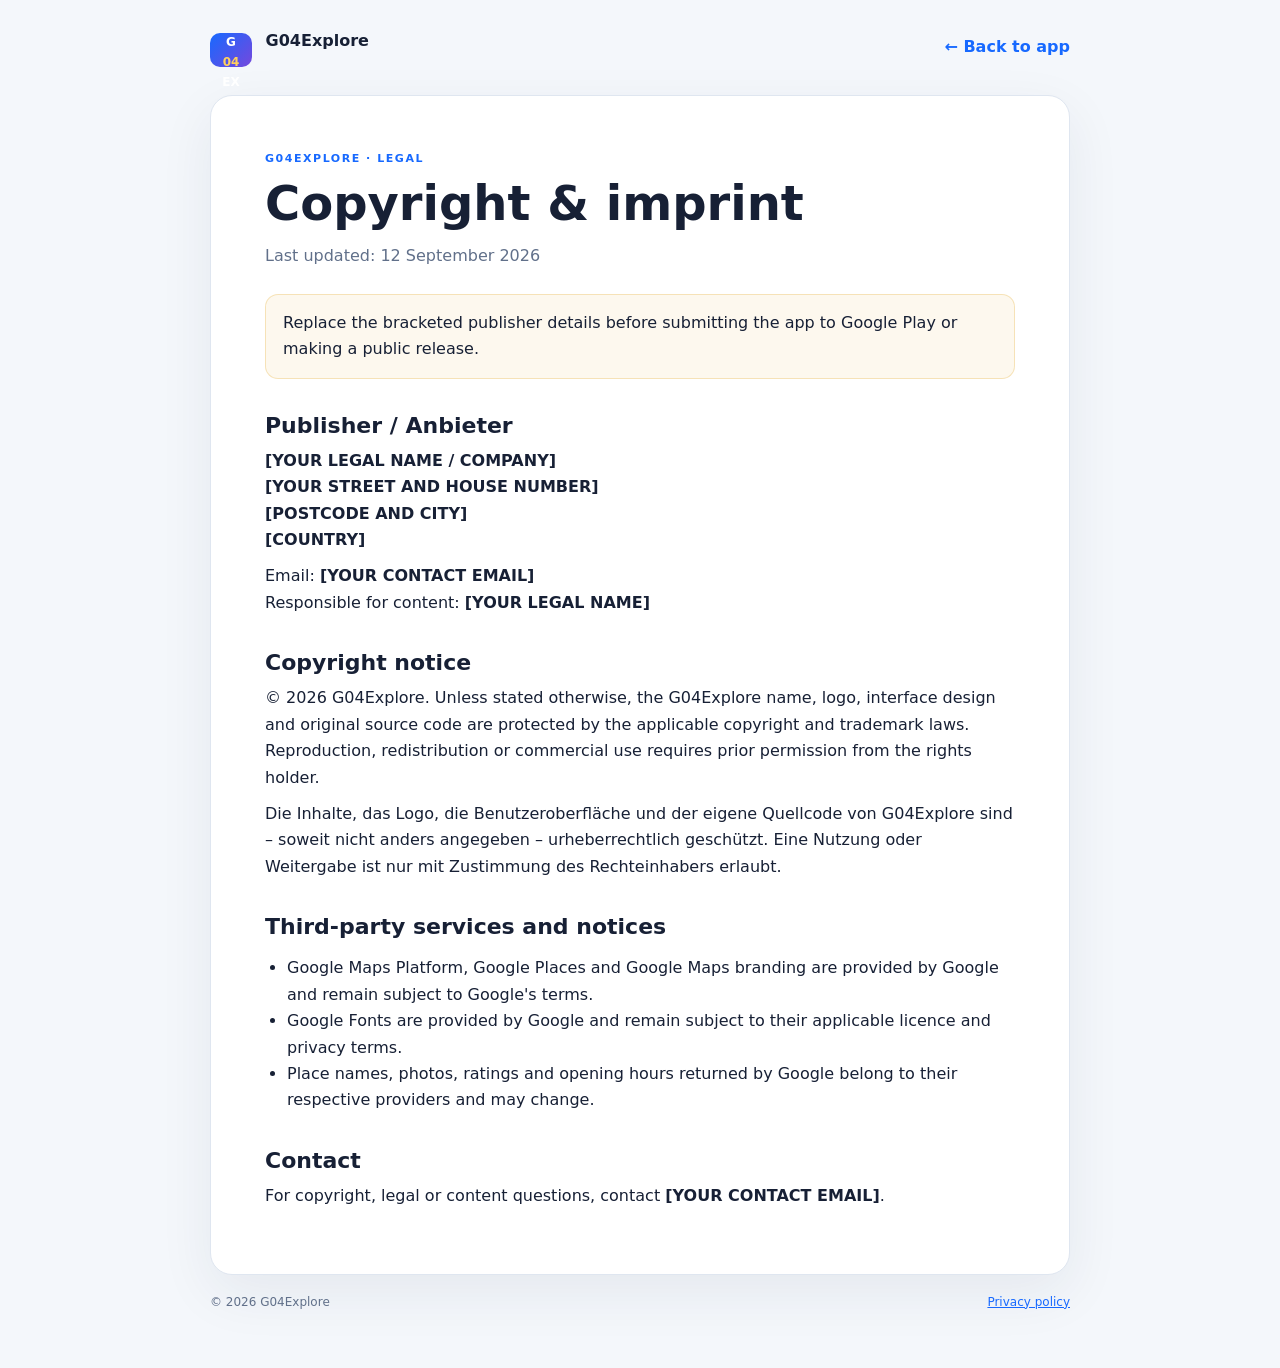
==== imprint.html @ 885189cf "Add localization, privacy, and Play Store preparation" ====
<!doctype html>
<html lang="en">
  <head>
    <meta charset="UTF-8" />
    <meta name="viewport" content="width=device-width, initial-scale=1" />
    <meta name="robots" content="index,follow" />
    <title>Copyright &amp; imprint · G04Explore</title>
    <link rel="stylesheet" href="legal.css" />
  </head>
  <body>
    <main class="legal-shell">
      <div class="legal-topbar">
        <a class="legal-brand" href="./">
          <span class="legal-brand-mark">G<span>04</span>EX</span> G04Explore
        </a>
        <a class="legal-back" href="./">← Back to app</a>
      </div>
      <article class="legal-card">
        <p class="legal-eyebrow">G04EXPLORE · LEGAL</p>
        <h1>Copyright &amp; imprint</h1>
        <p class="legal-muted">Last updated: 12 September 2026</p>

        <div class="legal-warning">
          Replace the bracketed publisher details before submitting the app to Google
          Play or making a public release.
        </div>

        <h2>Publisher / Anbieter</h2>
        <p>
          <strong>[YOUR LEGAL NAME / COMPANY]</strong><br />
          <strong>[YOUR STREET AND HOUSE NUMBER]</strong><br />
          <strong>[POSTCODE AND CITY]</strong><br />
          <strong>[COUNTRY]</strong>
        </p>
        <p>
          Email: <strong>[YOUR CONTACT EMAIL]</strong><br />
          Responsible for content: <strong>[YOUR LEGAL NAME]</strong>
        </p>

        <h2>Copyright notice</h2>
        <p>
          © 2026 G04Explore. Unless stated otherwise, the G04Explore name, logo,
          interface design and original source code are protected by the applicable
          copyright and trademark laws. Reproduction, redistribution or commercial use
          requires prior permission from the rights holder.
        </p>
        <p>
          Die Inhalte, das Logo, die Benutzeroberfläche und der eigene Quellcode von
          G04Explore sind – soweit nicht anders angegeben – urheberrechtlich geschützt.
          Eine Nutzung oder Weitergabe ist nur mit Zustimmung des Rechteinhabers erlaubt.
        </p>

        <h2>Third-party services and notices</h2>
        <ul>
          <li>Google Maps Platform, Google Places and Google Maps branding are provided by Google and remain subject to Google's terms.</li>
          <li>Google Fonts are provided by Google and remain subject to their applicable licence and privacy terms.</li>
          <li>Place names, photos, ratings and opening hours returned by Google belong to their respective providers and may change.</li>
        </ul>

        <h2>Contact</h2>
        <p>
          For copyright, legal or content questions, contact
          <strong>[YOUR CONTACT EMAIL]</strong>.
        </p>
      </article>
      <div class="legal-footer">
        <span>© 2026 G04Explore</span>
        <a href="privacy.html">Privacy policy</a>
      </div>
    </main>
  </body>
</html>
---- legal.css ----
:root {
  color-scheme: light;
  --legal-bg: #f4f7fb;
  --legal-surface: #fff;
  --legal-ink: #172035;
  --legal-muted: #61708a;
  --legal-line: #dfe6f0;
  --legal-blue: #1769ff;
}
@media (prefers-color-scheme: dark) {
  :root {
    color-scheme: dark;
    --legal-bg: #050607;
    --legal-surface: #101114;
    --legal-ink: #f4f4f5;
    --legal-muted: #a1a1aa;
    --legal-line: #27272a;
  }
}
* { box-sizing: border-box; }
body {
  margin: 0;
  background: var(--legal-bg);
  color: var(--legal-ink);
  font-family: "DM Sans", system-ui, sans-serif;
  line-height: 1.65;
}
.legal-shell {
  width: min(860px, calc(100% - 32px));
  margin: 0 auto;
  padding: 28px 0 56px;
}
.legal-topbar {
  display: flex;
  align-items: center;
  justify-content: space-between;
  gap: 20px;
  margin-bottom: 28px;
}
.legal-brand {
  color: var(--legal-ink);
  font-family: "Space Grotesk", system-ui, sans-serif;
  font-weight: 700;
  text-decoration: none;
}
.legal-brand-mark {
  display: inline-grid;
  place-items: center;
  width: 42px;
  height: 34px;
  margin-right: 8px;
  border-radius: 10px;
  background: linear-gradient(135deg, #1769ff, #7548dd);
  color: #fff;
  font-size: 12px;
}
.legal-brand-mark span { color: #ffd15c; }
.legal-back {
  color: var(--legal-blue);
  font-weight: 700;
  text-decoration: none;
}
.legal-card {
  background: var(--legal-surface);
  border: 1px solid var(--legal-line);
  border-radius: 22px;
  padding: clamp(24px, 5vw, 54px);
  box-shadow: 0 18px 55px #16274612;
}
.legal-eyebrow {
  margin: 0 0 8px;
  color: var(--legal-blue);
  font-size: 11px;
  font-weight: 800;
  letter-spacing: .14em;
}
h1, h2 { font-family: "Space Grotesk", system-ui, sans-serif; line-height: 1.15; }
h1 { margin: 0 0 12px; font-size: clamp(30px, 6vw, 48px); }
h2 { margin: 34px 0 10px; font-size: 22px; }
p { margin: 10px 0; }
ul { padding-left: 22px; }
.legal-muted { color: var(--legal-muted); }
.legal-warning {
  margin: 24px 0;
  padding: 15px 17px;
  border: 1px solid #e7b84955;
  border-radius: 13px;
  background: #e7b84918;
}
.legal-footer {
  display: flex;
  justify-content: space-between;
  gap: 16px;
  flex-wrap: wrap;
  margin-top: 18px;
  color: var(--legal-muted);
  font-size: 12px;
}
a { color: var(--legal-blue); }
@media (max-width: 520px) {
  .legal-shell { width: min(100% - 20px, 860px); padding-top: 12px; }
  .legal-topbar { align-items: flex-start; }
  .legal-card { border-radius: 16px; padding: 22px 18px; }
}
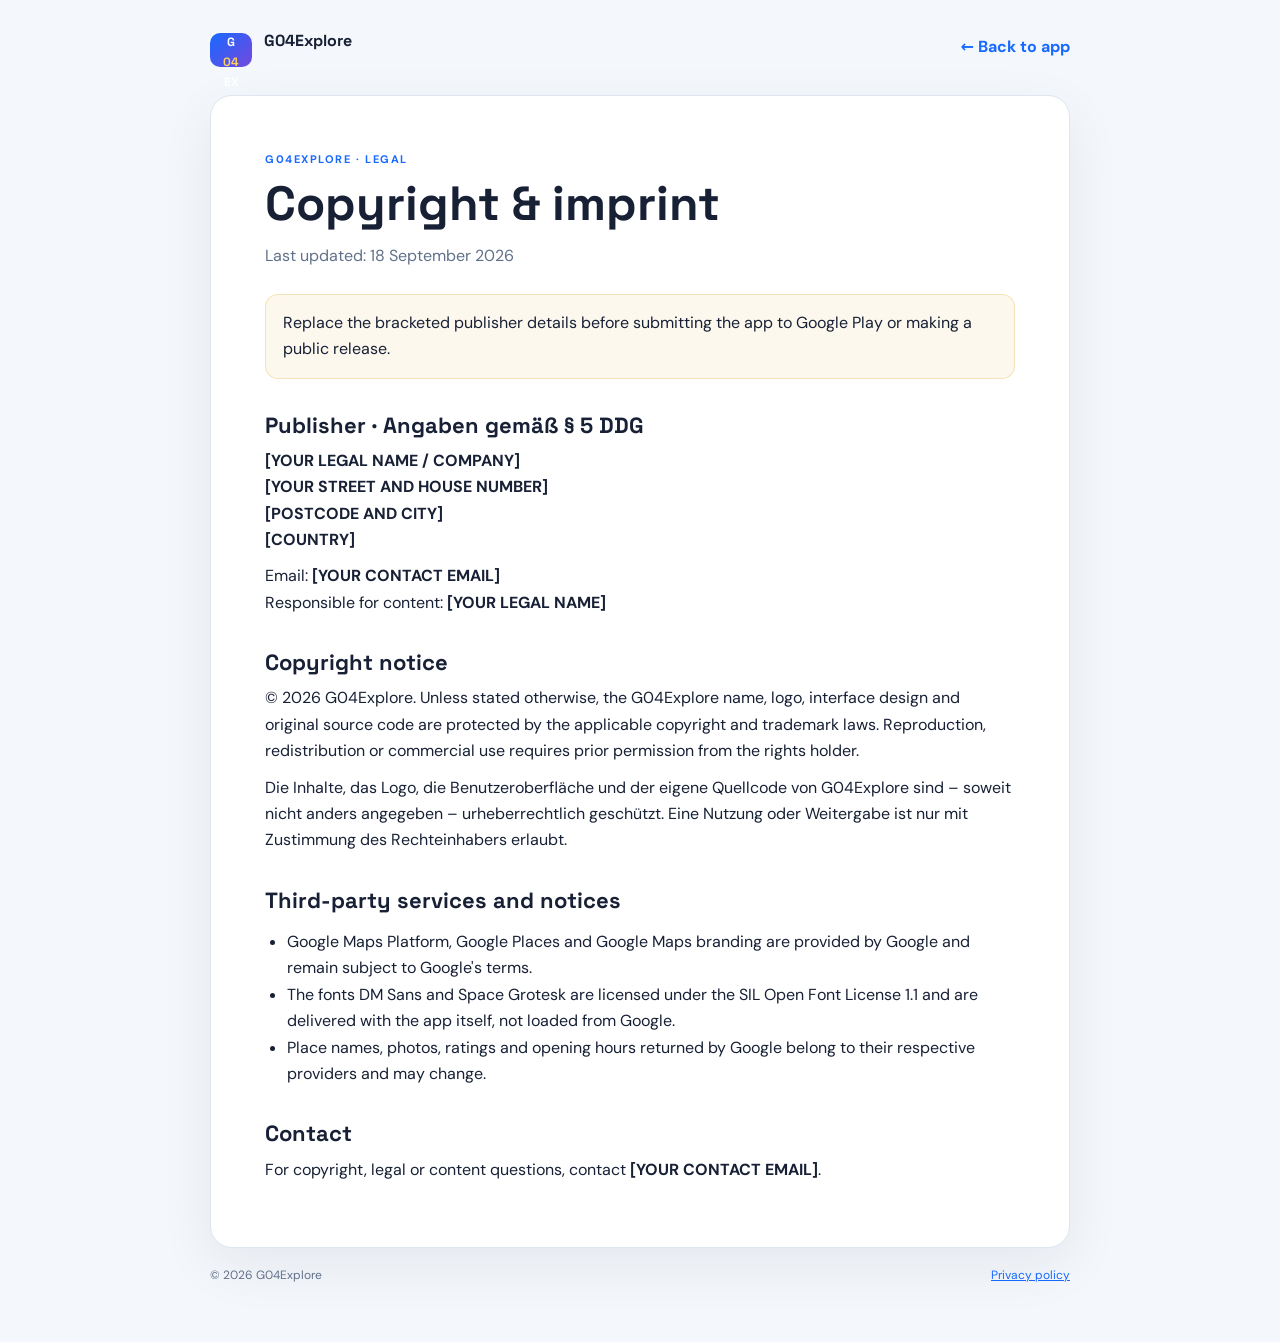
==== commit 654ec147: "Replace mockup crops with clean artwork, cut Places costs, fix offline Bilder - Kartenfotos wurden p" ====
--- a/imprint.html
+++ b/imprint.html
@@ -5,6 +5,7 @@
     <meta name="viewport" content="width=device-width, initial-scale=1" />
     <meta name="robots" content="index,follow" />
     <title>Copyright &amp; imprint · G04Explore</title>
+    <link rel="stylesheet" href="fonts/fonts.css" />
     <link rel="stylesheet" href="legal.css" />
   </head>
   <body>
@@ -18,14 +19,14 @@
       <article class="legal-card">
         <p class="legal-eyebrow">G04EXPLORE · LEGAL</p>
         <h1>Copyright &amp; imprint</h1>
-        <p class="legal-muted">Last updated: 12 September 2026</p>
+        <p class="legal-muted">Last updated: 18 September 2026</p>
 
         <div class="legal-warning">
           Replace the bracketed publisher details before submitting the app to Google
           Play or making a public release.
         </div>
 
-        <h2>Publisher / Anbieter</h2>
+        <h2>Publisher · Angaben gemäß § 5 DDG</h2>
         <p>
           <strong>[YOUR LEGAL NAME / COMPANY]</strong><br />
           <strong>[YOUR STREET AND HOUSE NUMBER]</strong><br />
@@ -53,7 +54,7 @@
         <h2>Third-party services and notices</h2>
         <ul>
           <li>Google Maps Platform, Google Places and Google Maps branding are provided by Google and remain subject to Google's terms.</li>
-          <li>Google Fonts are provided by Google and remain subject to their applicable licence and privacy terms.</li>
+          <li>The fonts DM Sans and Space Grotesk are licensed under the SIL Open Font License 1.1 and are delivered with the app itself, not loaded from Google.</li>
           <li>Place names, photos, ratings and opening hours returned by Google belong to their respective providers and may change.</li>
         </ul>
 
--- a/fonts/fonts.css
+++ b/fonts/fonts.css
@@ -0,0 +1,128 @@
+/* DM Sans und Space Grotesk, lokal gehostet (SIL Open Font License 1.1).
+   Kein Abruf bei Google: beim Laden der Seite wird keine IP-Adresse an Dritte übertragen. */
+/* DM Sans 400 latin-ext */
+@font-face {
+  font-family: 'DM Sans';
+  font-style: normal;
+  font-weight: 400;
+  font-display: swap;
+  src: url(dm-sans-latin-ext.woff2) format('woff2');
+  unicode-range: U+0100-02BA, U+02BD-02C5, U+02C7-02CC, U+02CE-02D7, U+02DD-02FF, U+0304, U+0308, U+0329, U+1D00-1DBF, U+1E00-1E9F, U+1EF2-1EFF, U+2020, U+20A0-20AB, U+20AD-20C0, U+2113, U+2C60-2C7F, U+A720-A7FF;
+}
+/* DM Sans 400 latin */
+@font-face {
+  font-family: 'DM Sans';
+  font-style: normal;
+  font-weight: 400;
+  font-display: swap;
+  src: url(dm-sans-latin.woff2) format('woff2');
+  unicode-range: U+0000-00FF, U+0131, U+0152-0153, U+02BB-02BC, U+02C6, U+02DA, U+02DC, U+0304, U+0308, U+0329, U+2000-206F, U+20AC, U+2122, U+2191, U+2193, U+2212, U+2215, U+FEFF, U+FFFD;
+}
+/* DM Sans 500 latin-ext */
+@font-face {
+  font-family: 'DM Sans';
+  font-style: normal;
+  font-weight: 500;
+  font-display: swap;
+  src: url(dm-sans-latin-ext.woff2) format('woff2');
+  unicode-range: U+0100-02BA, U+02BD-02C5, U+02C7-02CC, U+02CE-02D7, U+02DD-02FF, U+0304, U+0308, U+0329, U+1D00-1DBF, U+1E00-1E9F, U+1EF2-1EFF, U+2020, U+20A0-20AB, U+20AD-20C0, U+2113, U+2C60-2C7F, U+A720-A7FF;
+}
+/* DM Sans 500 latin */
+@font-face {
+  font-family: 'DM Sans';
+  font-style: normal;
+  font-weight: 500;
+  font-display: swap;
+  src: url(dm-sans-latin.woff2) format('woff2');
+  unicode-range: U+0000-00FF, U+0131, U+0152-0153, U+02BB-02BC, U+02C6, U+02DA, U+02DC, U+0304, U+0308, U+0329, U+2000-206F, U+20AC, U+2122, U+2191, U+2193, U+2212, U+2215, U+FEFF, U+FFFD;
+}
+/* DM Sans 600 latin-ext */
+@font-face {
+  font-family: 'DM Sans';
+  font-style: normal;
+  font-weight: 600;
+  font-display: swap;
+  src: url(dm-sans-latin-ext.woff2) format('woff2');
+  unicode-range: U+0100-02BA, U+02BD-02C5, U+02C7-02CC, U+02CE-02D7, U+02DD-02FF, U+0304, U+0308, U+0329, U+1D00-1DBF, U+1E00-1E9F, U+1EF2-1EFF, U+2020, U+20A0-20AB, U+20AD-20C0, U+2113, U+2C60-2C7F, U+A720-A7FF;
+}
+/* DM Sans 600 latin */
+@font-face {
+  font-family: 'DM Sans';
+  font-style: normal;
+  font-weight: 600;
+  font-display: swap;
+  src: url(dm-sans-latin.woff2) format('woff2');
+  unicode-range: U+0000-00FF, U+0131, U+0152-0153, U+02BB-02BC, U+02C6, U+02DA, U+02DC, U+0304, U+0308, U+0329, U+2000-206F, U+20AC, U+2122, U+2191, U+2193, U+2212, U+2215, U+FEFF, U+FFFD;
+}
+/* DM Sans 700 latin-ext */
+@font-face {
+  font-family: 'DM Sans';
+  font-style: normal;
+  font-weight: 700;
+  font-display: swap;
+  src: url(dm-sans-latin-ext.woff2) format('woff2');
+  unicode-range: U+0100-02BA, U+02BD-02C5, U+02C7-02CC, U+02CE-02D7, U+02DD-02FF, U+0304, U+0308, U+0329, U+1D00-1DBF, U+1E00-1E9F, U+1EF2-1EFF, U+2020, U+20A0-20AB, U+20AD-20C0, U+2113, U+2C60-2C7F, U+A720-A7FF;
+}
+/* DM Sans 700 latin */
+@font-face {
+  font-family: 'DM Sans';
+  font-style: normal;
+  font-weight: 700;
+  font-display: swap;
+  src: url(dm-sans-latin.woff2) format('woff2');
+  unicode-range: U+0000-00FF, U+0131, U+0152-0153, U+02BB-02BC, U+02C6, U+02DA, U+02DC, U+0304, U+0308, U+0329, U+2000-206F, U+20AC, U+2122, U+2191, U+2193, U+2212, U+2215, U+FEFF, U+FFFD;
+}
+/* Space Grotesk 500 latin-ext */
+@font-face {
+  font-family: 'Space Grotesk';
+  font-style: normal;
+  font-weight: 500;
+  font-display: swap;
+  src: url(space-grotesk-latin-ext.woff2) format('woff2');
+  unicode-range: U+0100-02BA, U+02BD-02C5, U+02C7-02CC, U+02CE-02D7, U+02DD-02FF, U+0304, U+0308, U+0329, U+1D00-1DBF, U+1E00-1E9F, U+1EF2-1EFF, U+2020, U+20A0-20AB, U+20AD-20C0, U+2113, U+2C60-2C7F, U+A720-A7FF;
+}
+/* Space Grotesk 500 latin */
+@font-face {
+  font-family: 'Space Grotesk';
+  font-style: normal;
+  font-weight: 500;
+  font-display: swap;
+  src: url(space-grotesk-latin.woff2) format('woff2');
+  unicode-range: U+0000-00FF, U+0131, U+0152-0153, U+02BB-02BC, U+02C6, U+02DA, U+02DC, U+0304, U+0308, U+0329, U+2000-206F, U+20AC, U+2122, U+2191, U+2193, U+2212, U+2215, U+FEFF, U+FFFD;
+}
+/* Space Grotesk 600 latin-ext */
+@font-face {
+  font-family: 'Space Grotesk';
+  font-style: normal;
+  font-weight: 600;
+  font-display: swap;
+  src: url(space-grotesk-latin-ext.woff2) format('woff2');
+  unicode-range: U+0100-02BA, U+02BD-02C5, U+02C7-02CC, U+02CE-02D7, U+02DD-02FF, U+0304, U+0308, U+0329, U+1D00-1DBF, U+1E00-1E9F, U+1EF2-1EFF, U+2020, U+20A0-20AB, U+20AD-20C0, U+2113, U+2C60-2C7F, U+A720-A7FF;
+}
+/* Space Grotesk 600 latin */
+@font-face {
+  font-family: 'Space Grotesk';
+  font-style: normal;
+  font-weight: 600;
+  font-display: swap;
+  src: url(space-grotesk-latin.woff2) format('woff2');
+  unicode-range: U+0000-00FF, U+0131, U+0152-0153, U+02BB-02BC, U+02C6, U+02DA, U+02DC, U+0304, U+0308, U+0329, U+2000-206F, U+20AC, U+2122, U+2191, U+2193, U+2212, U+2215, U+FEFF, U+FFFD;
+}
+/* Space Grotesk 700 latin-ext */
+@font-face {
+  font-family: 'Space Grotesk';
+  font-style: normal;
+  font-weight: 700;
+  font-display: swap;
+  src: url(space-grotesk-latin-ext.woff2) format('woff2');
+  unicode-range: U+0100-02BA, U+02BD-02C5, U+02C7-02CC, U+02CE-02D7, U+02DD-02FF, U+0304, U+0308, U+0329, U+1D00-1DBF, U+1E00-1E9F, U+1EF2-1EFF, U+2020, U+20A0-20AB, U+20AD-20C0, U+2113, U+2C60-2C7F, U+A720-A7FF;
+}
+/* Space Grotesk 700 latin */
+@font-face {
+  font-family: 'Space Grotesk';
+  font-style: normal;
+  font-weight: 700;
+  font-display: swap;
+  src: url(space-grotesk-latin.woff2) format('woff2');
+  unicode-range: U+0000-00FF, U+0131, U+0152-0153, U+02BB-02BC, U+02C6, U+02DA, U+02DC, U+0304, U+0308, U+0329, U+2000-206F, U+20AC, U+2122, U+2191, U+2193, U+2212, U+2215, U+FEFF, U+FFFD;
+}
--- a/legal.css
+++ b/legal.css
@@ -97,6 +97,11 @@
   font-size: 12px;
 }
 a { color: var(--legal-blue); }
+.legal-divider {
+  margin: 38px 0 30px;
+  border: 0;
+  border-top: 1px solid var(--legal-line);
+}
 @media (max-width: 520px) {
   .legal-shell { width: min(100% - 20px, 860px); padding-top: 12px; }
   .legal-topbar { align-items: flex-start; }
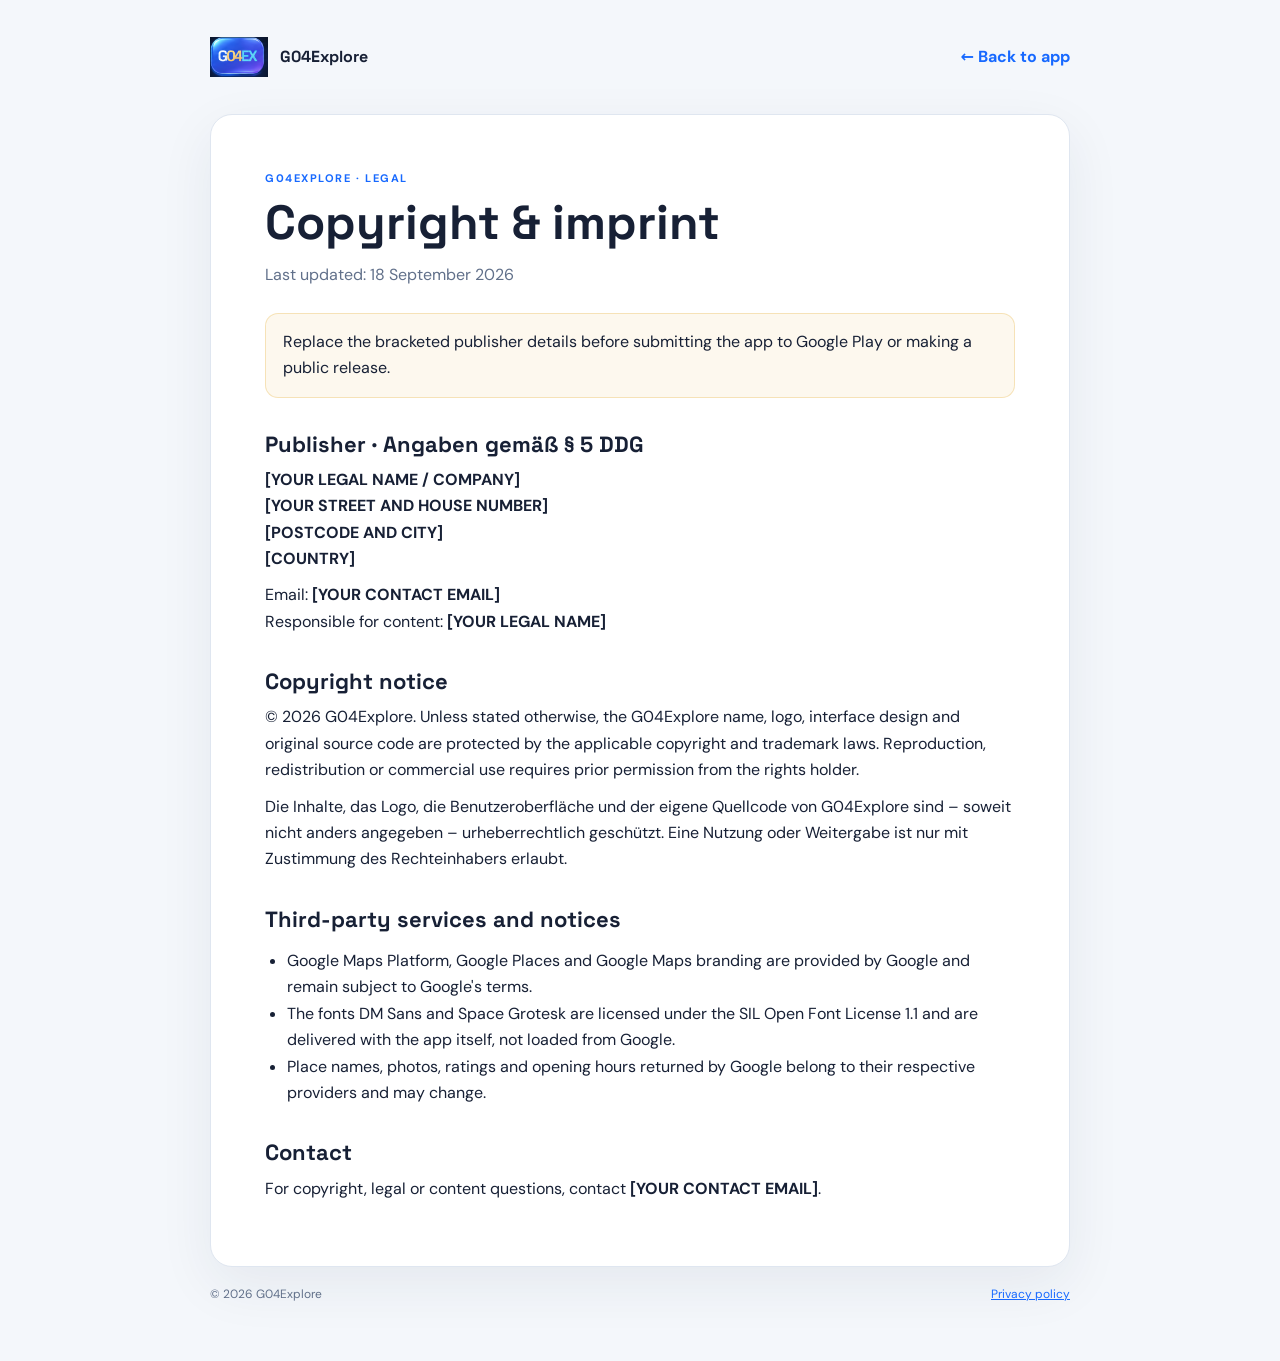
==== commit 8d115cfe: "Refine responsive visual design" ====
--- a/imprint.html
+++ b/imprint.html
@@ -12,7 +12,8 @@
     <main class="legal-shell">
       <div class="legal-topbar">
         <a class="legal-brand" href="./">
-          <span class="legal-brand-mark">G<span>04</span>EX</span> G04Explore
+          <img class="legal-brand-image" src="images/header/header-logo.png" alt="G04Explore" />
+          <span class="legal-brand-name">G04Explore</span>
         </a>
         <a class="legal-back" href="./">← Back to app</a>
       </div>
--- a/legal.css
+++ b/legal.css
@@ -38,10 +38,26 @@
   margin-bottom: 28px;
 }
 .legal-brand {
+  display: inline-flex;
+  align-items: center;
+  gap: 12px;
+  min-width: 0;
   color: var(--legal-ink);
   font-family: "Space Grotesk", system-ui, sans-serif;
   font-weight: 700;
   text-decoration: none;
+  white-space: nowrap;
+}
+.legal-brand-image {
+  display: block;
+  flex: 0 0 58px;
+  width: 58px;
+  height: 58px;
+  object-fit: contain;
+}
+.legal-brand-name {
+  overflow: hidden;
+  text-overflow: ellipsis;
 }
 .legal-brand-mark {
   display: inline-grid;
@@ -104,6 +120,9 @@
 }
 @media (max-width: 520px) {
   .legal-shell { width: min(100% - 20px, 860px); padding-top: 12px; }
-  .legal-topbar { align-items: flex-start; }
+  .legal-topbar { align-items: center; gap: 12px; }
+  .legal-brand { gap: 9px; font-size: 16px; }
+  .legal-brand-image { flex-basis: 50px; width: 50px; height: 50px; }
+  .legal-back { flex: 0 0 auto; font-size: 14px; }
   .legal-card { border-radius: 16px; padding: 22px 18px; }
 }
